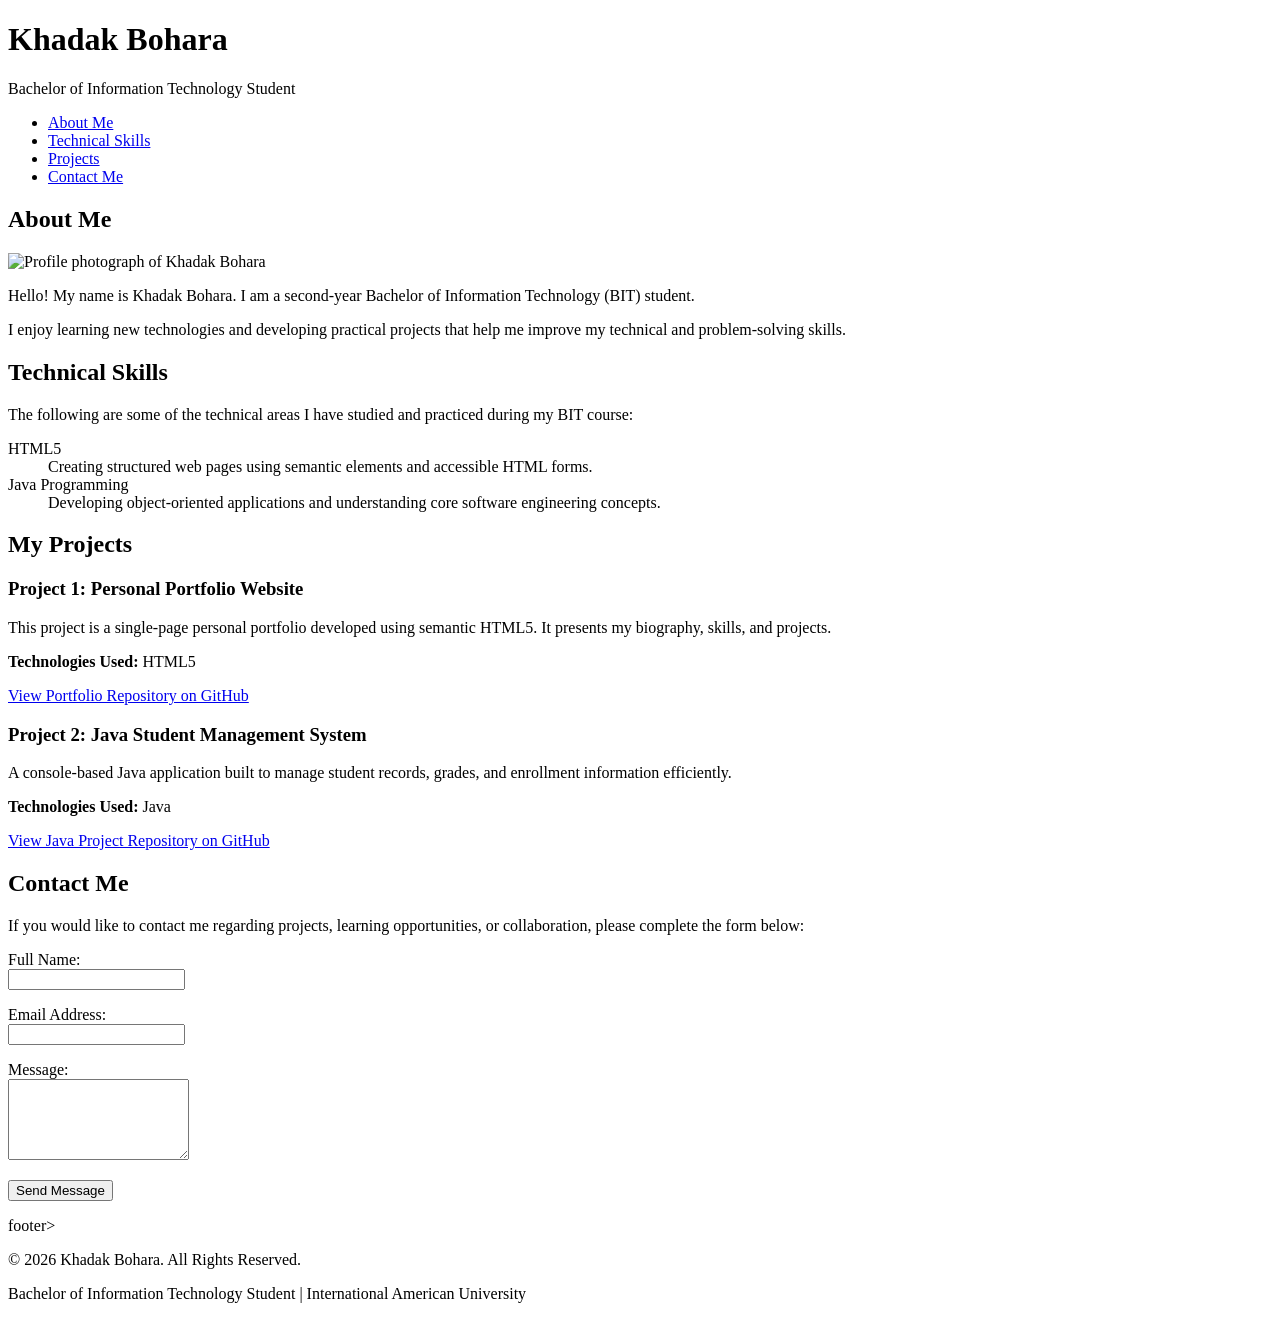
==== index.html @ 480d466a "Initial commit" ====
<!DOCTYPE html>
<html lang="en">
<head>
    <meta charset="UTF-8">
    <meta name="viewport" content="width=device-width, initial-scale=1.0">
    <title>Khadak Bohara | Personal Portfolio</title>
</head>
<body>
    <header>
        <h1>Khadak Bohara</h1>
        <p>Bachelor of Information Technology Student</p>
        <nav aria-label="Main navigation">
            <ul>
                <li><a href="#about">About Me</a></li>
                <li><a href="#skills">Technical Skills</a></li>
                <li><a href="#projects">Projects</a></li>
                <li><a href="#contact">Contact Me</a></li>
            </ul>
        </nav>
    </header>
    <main>
    <section id="about">
        <h2>About Me</h2>
        <img src="images/profile.jpg" alt="Profile photograph of Khadak Bohara" width="200" height="200">
        <p>Hello! My name is Khadak Bohara. I am a second-year Bachelor of Information Technology (BIT) student.</p>
        <p>I enjoy learning new technologies and developing practical projects that help me improve my technical and problem-solving skills.</p>
    </section>

    <section id="skills">
        <h2>Technical Skills</h2>
        <p>The following are some of the technical areas I have studied and practiced during my BIT course:</p>
        <dl>
            <dt>HTML5</dt>
            <dd>Creating structured web pages using semantic elements and accessible HTML forms.</dd>
            <dt>Java Programming</dt>
            <dd>Developing object-oriented applications and understanding core software engineering concepts.</dd>
        </dl>
    </section>
    <section id="projects">
        <h2>My Projects</h2>
        <article>
            <h3>Project 1: Personal Portfolio Website</h3>
            <p>This project is a single-page personal portfolio developed using semantic HTML5. It presents my biography, skills, and projects.</p>
            <p><strong>Technologies Used:</strong> HTML5</p>
            <p><a href="https://github.com/khadakbohara/personal-portfolio">View Portfolio Repository on GitHub</a></p>
        </article>
        <article>
            <h3>Project 2: Java Student Management System</h3>
            <p>A console-based Java application built to manage student records, grades, and enrollment information efficiently.</p>
            <p><strong>Technologies Used:</strong> Java</p>
            <p><a href="https://github.com/khadakbohara/student-management-system">View Java Project Repository on GitHub</a></p>
        </article>
    </section>

    <section id="contact">
        <h2>Contact Me</h2>
        <p>If you would like to contact me regarding projects, learning opportunities, or collaboration, please complete the form below:</p>
        <form action="#" method="post">
            <p>
                <label for="name">Full Name:</label><br>
                <input type="text" id="name" name="name" required>
            </p>
            <p>
                <label for="email">Email Address:</label><br>
                <input type="email" id="email" name="email" required>
            </p>
            <p>
                <label for="message">Message:</label><br>
                <textarea id="message" name="message" rows="5" required></textarea>
            </p>
            <p>
                <button type="submit">Send Message</button>
            </p>
        </form>
    </section>
</main>
footer>
        <p>&copy; 2026 Khadak Bohara. All Rights Reserved.</p>
        <p>Bachelor of Information Technology Student | International American University</p>
    </footer>
</body>
</html>
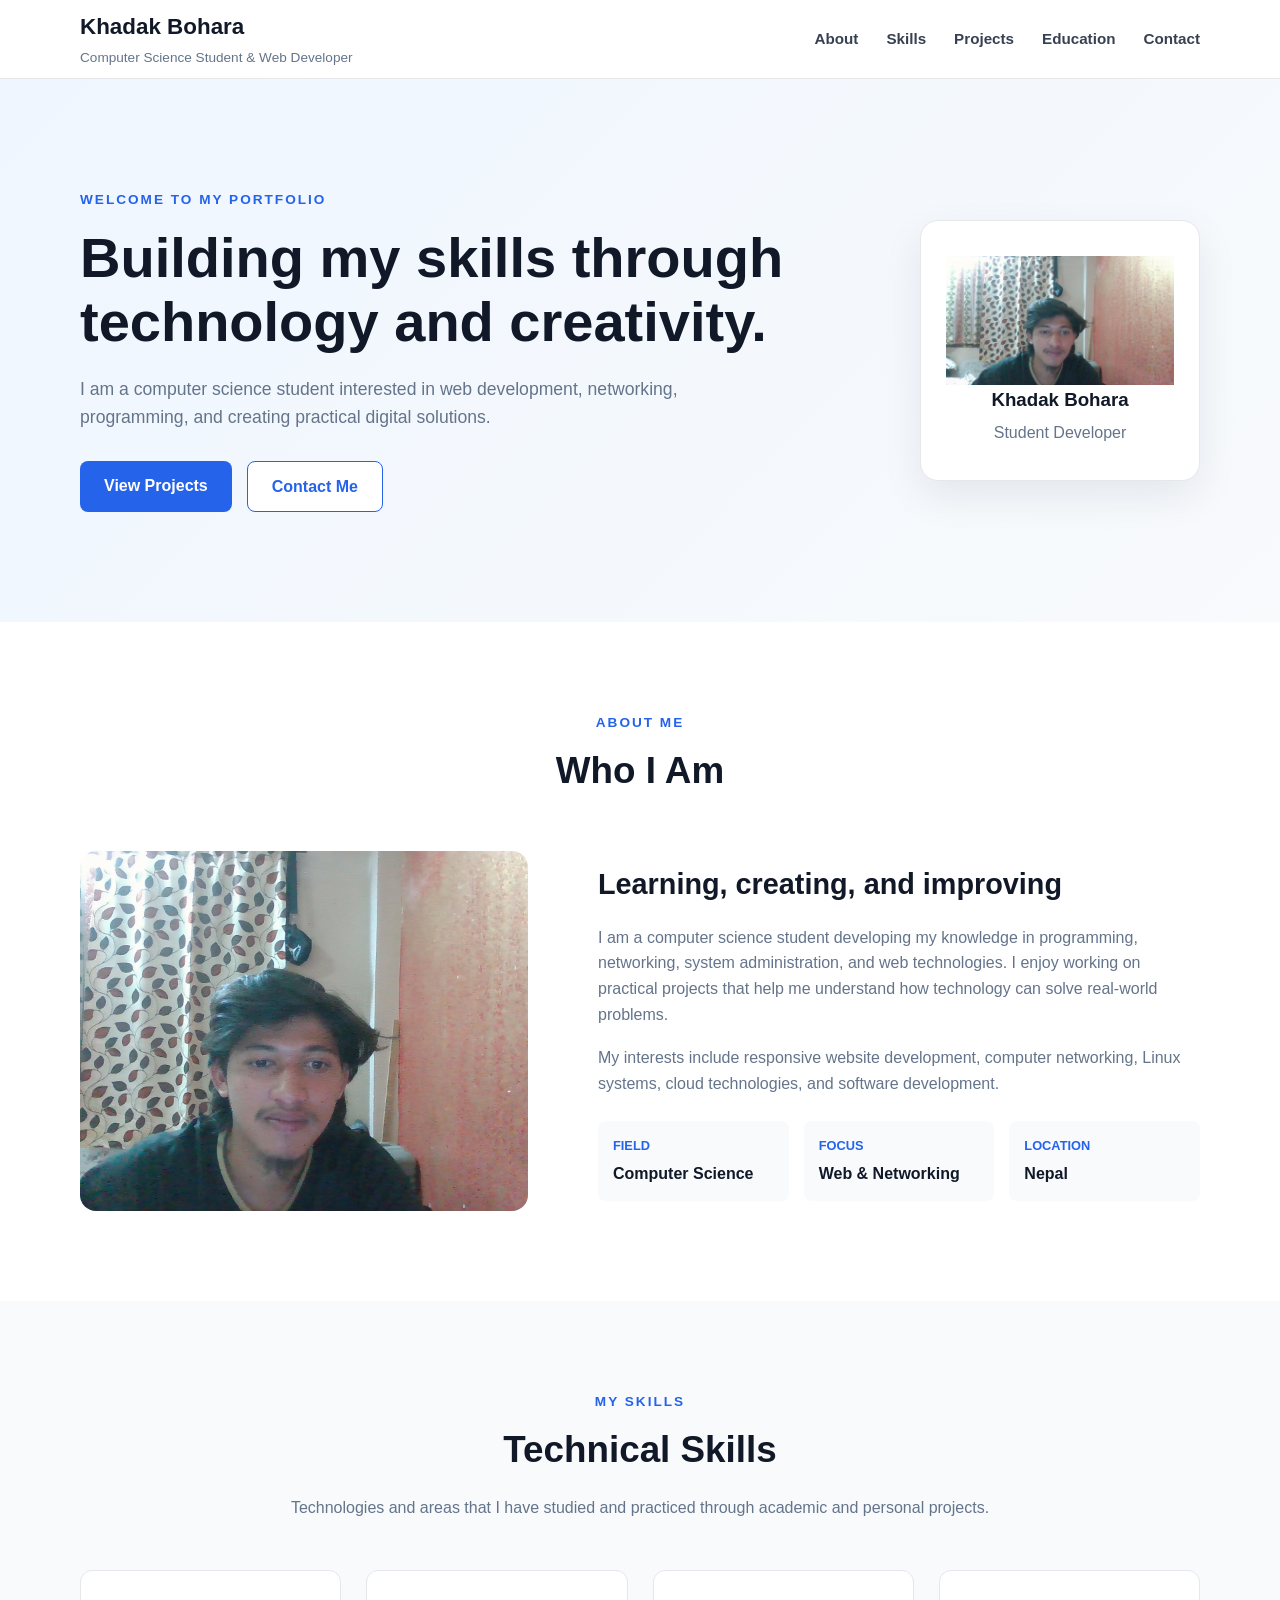
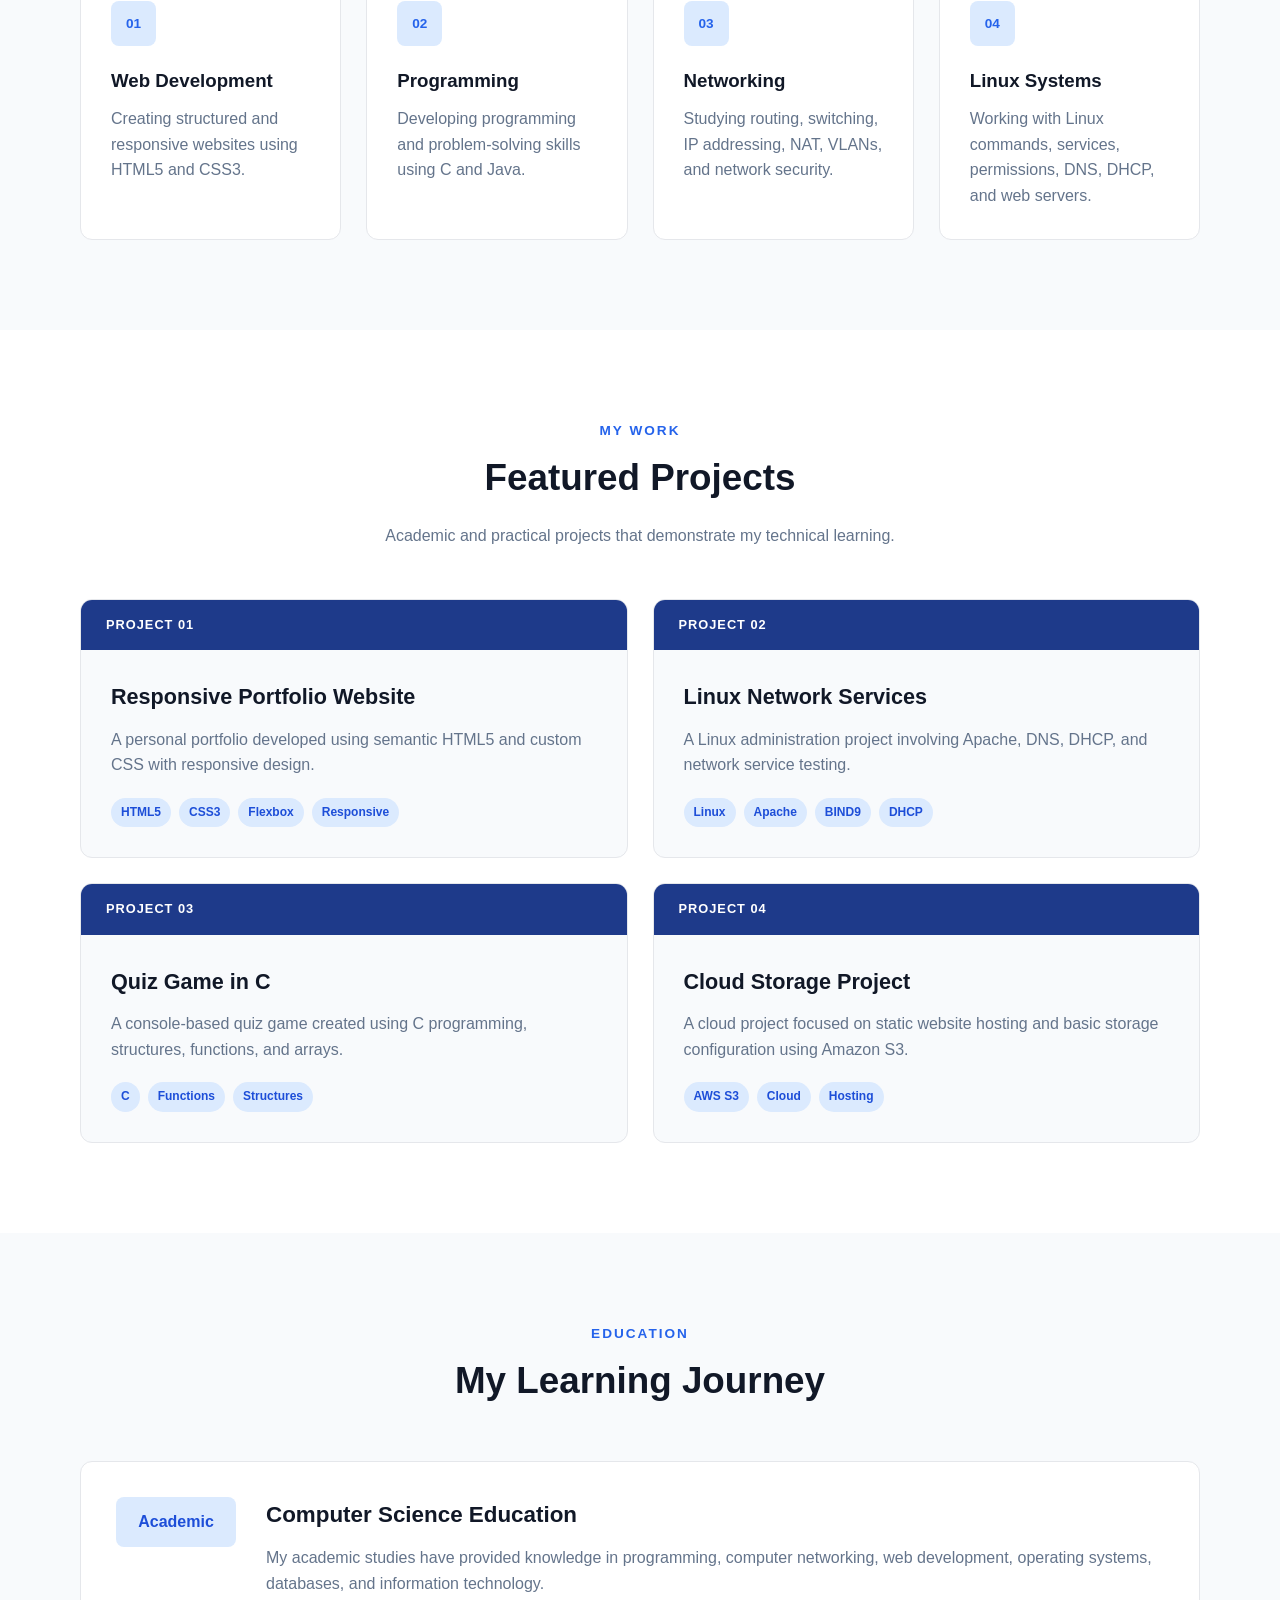
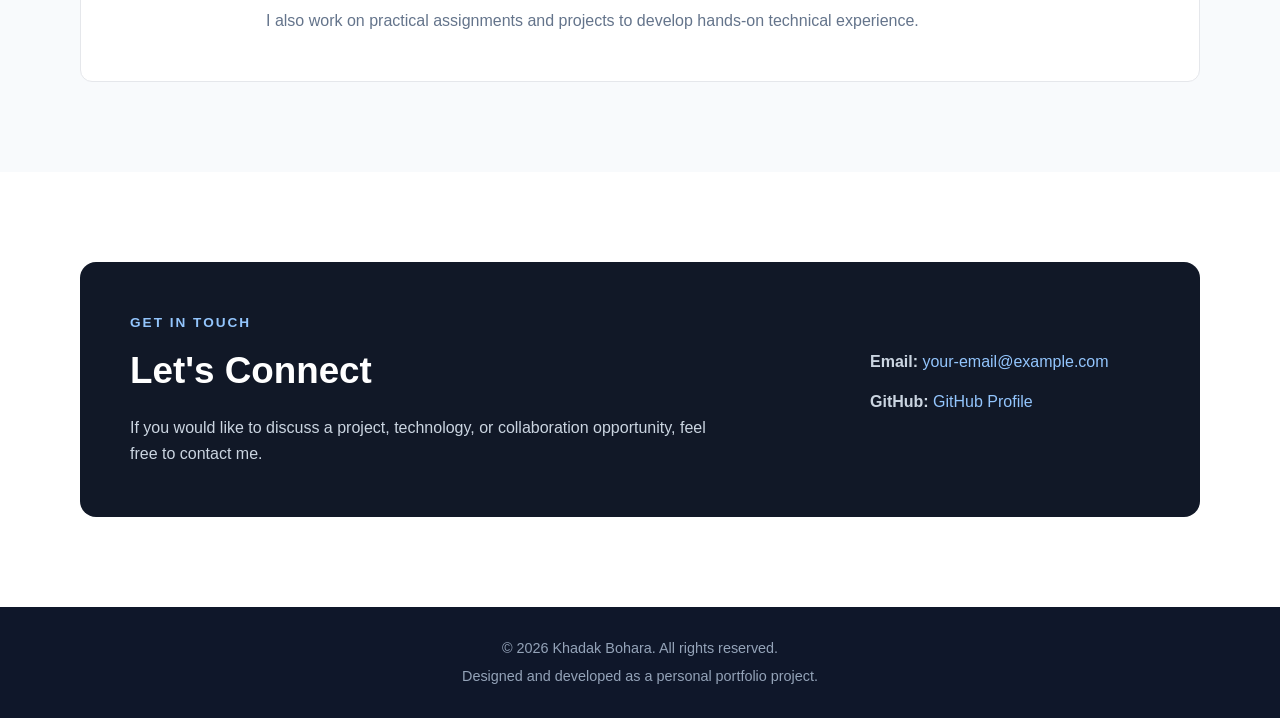
==== commit ef2dc7de: "inital portfolio website" ====
--- a/index.html
+++ b/index.html
@@ -3,80 +3,428 @@
 <head>
     <meta charset="UTF-8">
     <meta name="viewport" content="width=device-width, initial-scale=1.0">
-    <title>Khadak Bohara | Personal Portfolio</title>
+    <meta name="description" content="Khadak Bohara's professional portfolio">
+    <title>Khadak Bohara | Portfolio</title>
+
+    <!-- External CSS -->
+    <link rel="stylesheet" href="style.css">
 </head>
+
 <body>
-    <header>
-        <h1>Khadak Bohara</h1>
-        <p>Bachelor of Information Technology Student</p>
-        <nav aria-label="Main navigation">
-            <ul>
-                <li><a href="#about">About Me</a></li>
-                <li><a href="#skills">Technical Skills</a></li>
-                <li><a href="#projects">Projects</a></li>
-                <li><a href="#contact">Contact Me</a></li>
-            </ul>
-        </nav>
+
+    <!-- Header -->
+    <header class="site-header">
+        <div class="container">
+            <div class="header-content">
+
+                <div class="brand">
+                    <h1>Khadak Bohara</h1>
+                    <p>Computer Science Student &amp; Web Developer</p>
+                </div>
+
+                <nav class="main-nav" aria-label="Main navigation">
+                    <ul>
+                        <li><a href="#about">About</a></li>
+                        <li><a href="#skills">Skills</a></li>
+                        <li><a href="#projects">Projects</a></li>
+                        <li><a href="#education">Education</a></li>
+                        <li><a href="#contact">Contact</a></li>
+                    </ul>
+                </nav>
+
+            </div>
+        </div>
     </header>
+
+
+    <!-- Main Content -->
     <main>
-    <section id="about">
-        <h2>About Me</h2>
-        <img src="images/profile.jpg" alt="Profile photograph of Khadak Bohara" width="200" height="200">
-        <p>Hello! My name is Khadak Bohara. I am a second-year Bachelor of Information Technology (BIT) student.</p>
-        <p>I enjoy learning new technologies and developing practical projects that help me improve my technical and problem-solving skills.</p>
-    </section>
-
-    <section id="skills">
-        <h2>Technical Skills</h2>
-        <p>The following are some of the technical areas I have studied and practiced during my BIT course:</p>
-        <dl>
-            <dt>HTML5</dt>
-            <dd>Creating structured web pages using semantic elements and accessible HTML forms.</dd>
-            <dt>Java Programming</dt>
-            <dd>Developing object-oriented applications and understanding core software engineering concepts.</dd>
-        </dl>
-    </section>
-    <section id="projects">
-        <h2>My Projects</h2>
-        <article>
-            <h3>Project 1: Personal Portfolio Website</h3>
-            <p>This project is a single-page personal portfolio developed using semantic HTML5. It presents my biography, skills, and projects.</p>
-            <p><strong>Technologies Used:</strong> HTML5</p>
-            <p><a href="https://github.com/khadakbohara/personal-portfolio">View Portfolio Repository on GitHub</a></p>
-        </article>
-        <article>
-            <h3>Project 2: Java Student Management System</h3>
-            <p>A console-based Java application built to manage student records, grades, and enrollment information efficiently.</p>
-            <p><strong>Technologies Used:</strong> Java</p>
-            <p><a href="https://github.com/khadakbohara/student-management-system">View Java Project Repository on GitHub</a></p>
-        </article>
-    </section>
-
-    <section id="contact">
-        <h2>Contact Me</h2>
-        <p>If you would like to contact me regarding projects, learning opportunities, or collaboration, please complete the form below:</p>
-        <form action="#" method="post">
+
+        <!-- Hero Section -->
+        <section class="hero" id="home">
+            <div class="container">
+
+                <div class="hero-content">
+
+                    <div class="hero-text">
+                        <p class="intro-label">WELCOME TO MY PORTFOLIO</p>
+
+                        <h2>
+                            Building my skills through technology and creativity.
+                        </h2>
+
+                        <p>
+                            I am a computer science student interested in web development,
+                            networking, programming, and creating practical digital solutions.
+                        </p>
+
+                        <div class="hero-buttons">
+                            <a class="button primary-button" href="#projects">
+                                View Projects
+                            </a>
+
+                            <a class="button secondary-button" href="#contact">
+                                Contact Me
+                            </a>
+                        </div>
+                    </div>
+
+
+                    <!-- Profile Card -->
+                    <div class="hero-card">
+
+                        <div class="profile-image">
+                            <img src="image/profile.jpg"
+                                 alt="Profile photo of Khadak Bohara">
+                        </div>
+
+                        <h3>Khadak Bohara</h3>
+                        <p>Student Developer</p>
+
+                    </div>
+
+                </div>
+            </div>
+        </section>
+
+
+        <!-- About Section -->
+        <section class="about section" id="about">
+            <div class="container">
+
+                <div class="section-heading">
+                    <p class="section-label">ABOUT ME</p>
+                    <h2>Who I Am</h2>
+                </div>
+
+                <div class="about-content">
+
+                    <div class="about-image">
+
+                        <!-- Profile image from image folder -->
+                        <img src="image/profile.jpg"
+                             alt="Portrait of Khadak Bohara">
+
+                    </div>
+
+                    <div class="about-text">
+
+                        <h3>Learning, creating, and improving</h3>
+
+                        <p>
+                            I am a computer science student developing my knowledge in
+                            programming, networking, system administration, and web
+                            technologies. I enjoy working on practical projects that
+                            help me understand how technology can solve real-world problems.
+                        </p>
+
+                        <p>
+                            My interests include responsive website development,
+                            computer networking, Linux systems, cloud technologies,
+                            and software development.
+                        </p>
+
+                        <dl class="personal-details">
+
+                            <div>
+                                <dt>Field</dt>
+                                <dd>Computer Science</dd>
+                            </div>
+
+                            <div>
+                                <dt>Focus</dt>
+                                <dd>Web &amp; Networking</dd>
+                            </div>
+
+                            <div>
+                                <dt>Location</dt>
+                                <dd>Nepal</dd>
+                            </div>
+
+                        </dl>
+
+                    </div>
+                </div>
+            </div>
+        </section>
+
+
+        <!-- Skills Section -->
+        <section class="skills section" id="skills">
+            <div class="container">
+
+                <div class="section-heading">
+                    <p class="section-label">MY SKILLS</p>
+                    <h2>Technical Skills</h2>
+
+                    <p>
+                        Technologies and areas that I have studied and practiced
+                        through academic and personal projects.
+                    </p>
+                </div>
+
+                <div class="skills-grid">
+
+                    <article class="skill-card">
+                        <div class="skill-icon">01</div>
+                        <h3>Web Development</h3>
+                        <p>
+                            Creating structured and responsive websites using
+                            HTML5 and CSS3.
+                        </p>
+                    </article>
+
+                    <article class="skill-card">
+                        <div class="skill-icon">02</div>
+                        <h3>Programming</h3>
+                        <p>
+                            Developing programming and problem-solving skills
+                            using C and Java.
+                        </p>
+                    </article>
+
+                    <article class="skill-card">
+                        <div class="skill-icon">03</div>
+                        <h3>Networking</h3>
+                        <p>
+                            Studying routing, switching, IP addressing, NAT,
+                            VLANs, and network security.
+                        </p>
+                    </article>
+
+                    <article class="skill-card">
+                        <div class="skill-icon">04</div>
+                        <h3>Linux Systems</h3>
+                        <p>
+                            Working with Linux commands, services, permissions,
+                            DNS, DHCP, and web servers.
+                        </p>
+                    </article>
+
+                </div>
+            </div>
+        </section>
+
+
+        <!-- Projects Section -->
+        <section class="projects section" id="projects">
+            <div class="container">
+
+                <div class="section-heading">
+                    <p class="section-label">MY WORK</p>
+                    <h2>Featured Projects</h2>
+
+                    <p>
+                        Academic and practical projects that demonstrate
+                        my technical learning.
+                    </p>
+                </div>
+
+                <div class="projects-grid">
+
+                    <article class="project-card">
+
+                        <div class="project-number">
+                            PROJECT 01
+                        </div>
+
+                        <div class="project-content">
+
+                            <h3>Responsive Portfolio Website</h3>
+
+                            <p>
+                                A personal portfolio developed using semantic
+                                HTML5 and custom CSS with responsive design.
+                            </p>
+
+                            <ul class="project-tags">
+                                <li>HTML5</li>
+                                <li>CSS3</li>
+                                <li>Flexbox</li>
+                                <li>Responsive</li>
+                            </ul>
+
+                        </div>
+                    </article>
+
+
+                    <article class="project-card">
+
+                        <div class="project-number">
+                            PROJECT 02
+                        </div>
+
+                        <div class="project-content">
+
+                            <h3>Linux Network Services</h3>
+
+                            <p>
+                                A Linux administration project involving Apache,
+                                DNS, DHCP, and network service testing.
+                            </p>
+
+                            <ul class="project-tags">
+                                <li>Linux</li>
+                                <li>Apache</li>
+                                <li>BIND9</li>
+                                <li>DHCP</li>
+                            </ul>
+
+                        </div>
+                    </article>
+
+
+                    <article class="project-card">
+
+                        <div class="project-number">
+                            PROJECT 03
+                        </div>
+
+                        <div class="project-content">
+
+                            <h3>Quiz Game in C</h3>
+
+                            <p>
+                                A console-based quiz game created using C
+                                programming, structures, functions, and arrays.
+                            </p>
+
+                            <ul class="project-tags">
+                                <li>C</li>
+                                <li>Functions</li>
+                                <li>Structures</li>
+                            </ul>
+
+                        </div>
+                    </article>
+
+
+                    <article class="project-card">
+
+                        <div class="project-number">
+                            PROJECT 04
+                        </div>
+
+                        <div class="project-content">
+
+                            <h3>Cloud Storage Project</h3>
+
+                            <p>
+                                A cloud project focused on static website hosting
+                                and basic storage configuration using Amazon S3.
+                            </p>
+
+                            <ul class="project-tags">
+                                <li>AWS S3</li>
+                                <li>Cloud</li>
+                                <li>Hosting</li>
+                            </ul>
+
+                        </div>
+                    </article>
+
+                </div>
+            </div>
+        </section>
+
+
+        <!-- Education Section -->
+        <section class="education section" id="education">
+            <div class="container">
+
+                <div class="section-heading">
+                    <p class="section-label">EDUCATION</p>
+                    <h2>My Learning Journey</h2>
+                </div>
+
+                <div class="education-card">
+
+                    <div class="education-date">
+                        <span>Academic</span>
+                    </div>
+
+                    <div class="education-info">
+
+                        <h3>Computer Science Education</h3>
+
+                        <p>
+                            My academic studies have provided knowledge in
+                            programming, computer networking, web development,
+                            operating systems, databases, and information technology.
+                        </p>
+
+                        <p>
+                            I also work on practical assignments and projects
+                            to develop hands-on technical experience.
+                        </p>
+
+                    </div>
+                </div>
+            </div>
+        </section>
+
+
+        <!-- Contact Section -->
+        <section class="contact section" id="contact">
+            <div class="container">
+
+                <div class="contact-box">
+
+                    <div class="contact-text">
+
+                        <p class="section-label">GET IN TOUCH</p>
+
+                        <h2>Let's Connect</h2>
+
+                        <p>
+                            If you would like to discuss a project, technology,
+                            or collaboration opportunity, feel free to contact me.
+                        </p>
+
+                    </div>
+
+
+                    <div class="contact-details">
+
+                        <p>
+                            <strong>Email:</strong>
+                            <a href="mailto:your-email@example.com">
+                                your-email@example.com
+                            </a>
+                        </p>
+
+                        <p>
+                            <strong>GitHub:</strong>
+                            <a href="https://github.com/"
+                               target="_blank"
+                               rel="noopener">
+                                GitHub Profile
+                            </a>
+                        </p>
+
+                    </div>
+
+                </div>
+            </div>
+        </section>
+
+    </main>
+
+
+    <!-- Footer -->
+    <footer class="site-footer">
+        <div class="container">
+
             <p>
-                <label for="name">Full Name:</label><br>
-                <input type="text" id="name" name="name" required>
+                &copy; 2026 Khadak Bohara. All rights reserved.
             </p>
+
             <p>
-                <label for="email">Email Address:</label><br>
-                <input type="email" id="email" name="email" required>
+                Designed and developed as a personal portfolio project.
             </p>
-            <p>
-                <label for="message">Message:</label><br>
-                <textarea id="message" name="message" rows="5" required></textarea>
-            </p>
-            <p>
-                <button type="submit">Send Message</button>
-            </p>
-        </form>
-    </section>
-</main>
-footer>
-        <p>&copy; 2026 Khadak Bohara. All Rights Reserved.</p>
-        <p>Bachelor of Information Technology Student | International American University</p>
+
+        </div>
     </footer>
+
 </body>
 </html>
--- a/style.css
+++ b/style.css
@@ -0,0 +1,686 @@
+/* =========================================
+   GENERAL STYLES
+   ========================================= */
+
+* {
+    box-sizing: border-box;
+    margin: 0;
+    padding: 0;
+}
+
+html {
+    scroll-behavior: smooth;
+}
+
+body {
+    font-family: Arial, Helvetica, sans-serif;
+    line-height: 1.6;
+    color: #1f2937;
+    background-color: #f8fafc;
+}
+
+img {
+    max-width: 100%;
+    display: block;
+}
+
+a {
+    color: inherit;
+}
+
+.container {
+    width: 90%;
+    max-width: 1120px;
+    margin: 0 auto;
+}
+
+.section {
+    padding: 90px 0;
+}
+
+.section-heading {
+    max-width: 700px;
+    margin: 0 auto 50px;
+    text-align: center;
+}
+
+.section-heading h2 {
+    margin-bottom: 15px;
+    font-size: 2.3rem;
+    color: #111827;
+}
+
+.section-heading > p:last-child {
+    color: #64748b;
+}
+
+.section-label {
+    margin-bottom: 8px;
+    color: #2563eb;
+    font-size: 0.85rem;
+    font-weight: 700;
+    letter-spacing: 2px;
+}
+
+
+/* =========================================
+   HEADER AND NAVIGATION
+   ========================================= */
+
+.site-header {
+    position: sticky;
+    top: 0;
+    z-index: 1000;
+    background-color: #ffffff;
+    border-bottom: 1px solid #e5e7eb;
+}
+
+.header-content {
+    min-height: 78px;
+    display: flex;
+    align-items: center;
+    justify-content: space-between;
+    gap: 30px;
+}
+
+.brand h1 {
+    margin-bottom: 2px;
+    font-size: 1.4rem;
+    color: #111827;
+}
+
+.brand p {
+    color: #64748b;
+    font-size: 0.85rem;
+}
+
+.main-nav ul {
+    display: flex;
+    list-style: none;
+    gap: 28px;
+}
+
+.main-nav a {
+    position: relative;
+    text-decoration: none;
+    color: #374151;
+    font-size: 0.95rem;
+    font-weight: 600;
+    transition: color 0.3s ease;
+}
+
+.main-nav a:hover {
+    color: #2563eb;
+}
+
+
+/* =========================================
+   HERO SECTION
+   ========================================= */
+
+.hero {
+    padding: 110px 0;
+    background: linear-gradient(135deg, #eff6ff, #f8fafc);
+}
+
+.hero-content {
+    display: flex;
+    align-items: center;
+    justify-content: space-between;
+    gap: 70px;
+}
+
+.hero-text {
+    flex: 1;
+}
+
+.intro-label {
+    margin-bottom: 15px;
+    color: #2563eb;
+    font-size: 0.85rem;
+    font-weight: 700;
+    letter-spacing: 2px;
+}
+
+.hero-text h2 {
+    max-width: 720px;
+    margin-bottom: 20px;
+    color: #111827;
+    font-size: 3.5rem;
+    line-height: 1.15;
+}
+
+.hero-text > p:not(.intro-label) {
+    max-width: 650px;
+    margin-bottom: 30px;
+    color: #64748b;
+    font-size: 1.1rem;
+}
+
+.hero-buttons {
+    display: flex;
+    flex-wrap: wrap;
+    gap: 15px;
+}
+
+.button {
+    display: inline-block;
+    padding: 12px 24px;
+    border-radius: 8px;
+    text-decoration: none;
+    font-weight: 700;
+    transition: transform 0.3s ease, background-color 0.3s ease;
+}
+
+.button:hover {
+    transform: translateY(-2px);
+}
+
+.primary-button {
+    color: #ffffff;
+    background-color: #2563eb;
+}
+
+.primary-button:hover {
+    background-color: #1d4ed8;
+}
+
+.secondary-button {
+    color: #2563eb;
+    background-color: #ffffff;
+    border: 1px solid #2563eb;
+}
+
+.secondary-button:hover {
+    color: #ffffff;
+    background-color: #2563eb;
+}
+
+.hero-card {
+    width: 280px;
+    padding: 35px 25px;
+    text-align: center;
+    background-color: #ffffff;
+    border: 1px solid #e5e7eb;
+    border-radius: 18px;
+    box-shadow: 0 15px 40px rgba(15, 23, 42, 0.08);
+}
+
+.profile-placeholder {
+    width: 145px;
+    height: 145px;
+    margin: 0 auto 20px;
+    display: flex;
+    align-items: center;
+    justify-content: center;
+    border-radius: 50%;
+    background-color: #2563eb;
+    color: #ffffff;
+    font-size: 3rem;
+    font-weight: 700;
+}
+
+.hero-card h3 {
+    margin-bottom: 5px;
+    color: #111827;
+}
+
+.hero-card p {
+    color: #64748b;
+}
+
+
+/* =========================================
+   ABOUT SECTION
+   ========================================= */
+
+.about {
+    background-color: #ffffff;
+}
+
+.about-content {
+    display: flex;
+    align-items: center;
+    gap: 70px;
+}
+
+.about-image {
+    flex: 0 0 40%;
+}
+
+.about-image img {
+    width: 100%;
+    min-height: 360px;
+    object-fit: cover;
+    border-radius: 16px;
+    background-color: #e5e7eb;
+}
+
+.about-text {
+    flex: 1;
+}
+
+.about-text h3 {
+    margin-bottom: 18px;
+    color: #111827;
+    font-size: 1.8rem;
+}
+
+.about-text p {
+    margin-bottom: 18px;
+    color: #64748b;
+}
+
+.personal-details {
+    display: flex;
+    flex-wrap: wrap;
+    gap: 15px;
+    margin-top: 25px;
+}
+
+.personal-details div {
+    flex: 1 1 140px;
+    padding: 15px;
+    background-color: #f8fafc;
+    border-radius: 8px;
+}
+
+.personal-details dt {
+    margin-bottom: 4px;
+    color: #2563eb;
+    font-size: 0.8rem;
+    font-weight: 700;
+    text-transform: uppercase;
+}
+
+.personal-details dd {
+    color: #111827;
+    font-weight: 600;
+}
+
+
+/* =========================================
+   SKILLS SECTION
+   ========================================= */
+
+.skills {
+    background-color: #f8fafc;
+}
+
+.skills-grid {
+    display: flex;
+    flex-wrap: wrap;
+    gap: 25px;
+}
+
+.skill-card {
+    flex: 1 1 240px;
+    padding: 30px;
+    background-color: #ffffff;
+    border: 1px solid #e5e7eb;
+    border-radius: 12px;
+    transition: transform 0.3s ease, box-shadow 0.3s ease;
+}
+
+.skill-card:hover {
+    transform: translateY(-5px);
+    box-shadow: 0 12px 30px rgba(15, 23, 42, 0.08);
+}
+
+.skill-icon {
+    width: 45px;
+    height: 45px;
+    margin-bottom: 20px;
+    display: flex;
+    align-items: center;
+    justify-content: center;
+    border-radius: 8px;
+    background-color: #dbeafe;
+    color: #2563eb;
+    font-size: 0.85rem;
+    font-weight: 700;
+}
+
+.skill-card h3 {
+    margin-bottom: 10px;
+    color: #111827;
+}
+
+.skill-card p {
+    color: #64748b;
+}
+
+
+/* =========================================
+   PROJECT SECTION
+   ========================================= */
+
+.projects {
+    background-color: #ffffff;
+}
+
+.projects-grid {
+    display: flex;
+    flex-wrap: wrap;
+    gap: 25px;
+}
+
+.project-card {
+    flex: 1 1 calc(50% - 25px);
+    overflow: hidden;
+    background-color: #f8fafc;
+    border: 1px solid #e5e7eb;
+    border-radius: 12px;
+    transition: transform 0.3s ease, box-shadow 0.3s ease;
+}
+
+.project-card:hover {
+    transform: translateY(-5px);
+    box-shadow: 0 12px 30px rgba(15, 23, 42, 0.08);
+}
+
+.project-number {
+    padding: 15px 25px;
+    background-color: #1e3a8a;
+    color: #ffffff;
+    font-size: 0.8rem;
+    font-weight: 700;
+    letter-spacing: 1px;
+}
+
+.project-content {
+    padding: 30px;
+}
+
+.project-content h3 {
+    margin-bottom: 12px;
+    color: #111827;
+    font-size: 1.35rem;
+}
+
+.project-content p {
+    margin-bottom: 20px;
+    color: #64748b;
+}
+
+.project-tags {
+    display: flex;
+    flex-wrap: wrap;
+    gap: 8px;
+    list-style: none;
+}
+
+.project-tags li {
+    padding: 5px 10px;
+    border-radius: 20px;
+    background-color: #dbeafe;
+    color: #1d4ed8;
+    font-size: 0.75rem;
+    font-weight: 700;
+}
+
+
+/* =========================================
+   EDUCATION SECTION
+   ========================================= */
+
+.education {
+    background-color: #f8fafc;
+}
+
+.education-card {
+    display: flex;
+    align-items: flex-start;
+    gap: 30px;
+    padding: 35px;
+    background-color: #ffffff;
+    border: 1px solid #e5e7eb;
+    border-radius: 12px;
+}
+
+.education-date {
+    flex: 0 0 120px;
+    padding: 12px;
+    text-align: center;
+    border-radius: 8px;
+    background-color: #dbeafe;
+    color: #1d4ed8;
+    font-weight: 700;
+}
+
+.education-info {
+    flex: 1;
+}
+
+.education-info h3 {
+    margin-bottom: 12px;
+    color: #111827;
+    font-size: 1.4rem;
+}
+
+.education-info p {
+    margin-bottom: 12px;
+    color: #64748b;
+}
+
+
+/* =========================================
+   CONTACT SECTION
+   ========================================= */
+
+.contact {
+    background-color: #ffffff;
+}
+
+.contact-box {
+    display: flex;
+    justify-content: space-between;
+    gap: 50px;
+    padding: 50px;
+    border-radius: 16px;
+    background-color: #111827;
+    color: #ffffff;
+}
+
+.contact-text {
+    flex: 1;
+}
+
+.contact-text .section-label {
+    color: #93c5fd;
+}
+
+.contact-text h2 {
+    margin-bottom: 15px;
+    font-size: 2.3rem;
+}
+
+.contact-text p:last-child {
+    max-width: 600px;
+    color: #cbd5e1;
+}
+
+.contact-details {
+    min-width: 280px;
+    align-self: center;
+}
+
+.contact-details p {
+    margin-bottom: 15px;
+    color: #cbd5e1;
+}
+
+.contact-details a {
+    color: #93c5fd;
+    text-decoration: none;
+}
+
+.contact-details a:hover {
+    text-decoration: underline;
+}
+
+
+/* =========================================
+   FOOTER
+   ========================================= */
+
+.site-footer {
+    padding: 30px 0;
+    text-align: center;
+    background-color: #0f172a;
+    color: #94a3b8;
+    font-size: 0.9rem;
+}
+
+.site-footer p:first-child {
+    margin-bottom: 5px;
+}
+
+
+/* =========================================
+   RESPONSIVE DESIGN
+   ========================================= */
+
+@media (max-width: 900px) {
+
+    .hero-content {
+        gap: 40px;
+    }
+
+    .hero-text h2 {
+        font-size: 2.8rem;
+    }
+
+    .about-content {
+        gap: 40px;
+    }
+
+    .contact-box {
+        flex-direction: column;
+    }
+
+    .contact-details {
+        min-width: 0;
+    }
+}
+
+
+@media (max-width: 700px) {
+
+    .section {
+        padding: 65px 0;
+    }
+
+    .header-content {
+        flex-direction: column;
+        justify-content: center;
+        padding: 18px 0;
+    }
+
+    .main-nav ul {
+        flex-wrap: wrap;
+        justify-content: center;
+        gap: 12px 20px;
+    }
+
+    .hero {
+        padding: 75px 0;
+    }
+
+    .hero-content {
+        flex-direction: column;
+        text-align: center;
+    }
+
+    .hero-text h2 {
+        font-size: 2.3rem;
+    }
+
+    .hero-buttons {
+        justify-content: center;
+    }
+
+    .hero-card {
+        width: 100%;
+        max-width: 300px;
+    }
+
+    .about-content {
+        flex-direction: column;
+    }
+
+    .about-image {
+        width: 100%;
+        flex-basis: auto;
+    }
+
+    .about-image img {
+        min-height: 300px;
+    }
+
+    .section-heading h2 {
+        font-size: 2rem;
+    }
+
+    .project-card {
+        flex-basis: 100%;
+    }
+
+    .education-card {
+        flex-direction: column;
+    }
+
+    .education-date {
+        flex-basis: auto;
+    }
+
+    .contact-box {
+        padding: 35px 25px;
+    }
+}
+
+
+@media (max-width: 480px) {
+
+    .container {
+        width: 92%;
+    }
+
+    .brand {
+        text-align: center;
+    }
+
+    .main-nav ul {
+        gap: 8px 14px;
+    }
+
+    .main-nav a {
+        font-size: 0.85rem;
+    }
+
+    .hero-text h2 {
+        font-size: 2rem;
+    }
+
+    .hero-text > p:not(.intro-label) {
+        font-size: 1rem;
+    }
+
+    .button {
+        width: 100%;
+        text-align: center;
+    }
+
+    .personal-details {
+        flex-direction: column;
+    }
+
+    .skill-card,
+    .project-card {
+        flex-basis: 100%;
+    }
+
+    .contact-text h2 {
+        font-size: 2rem;
+    }
+}
